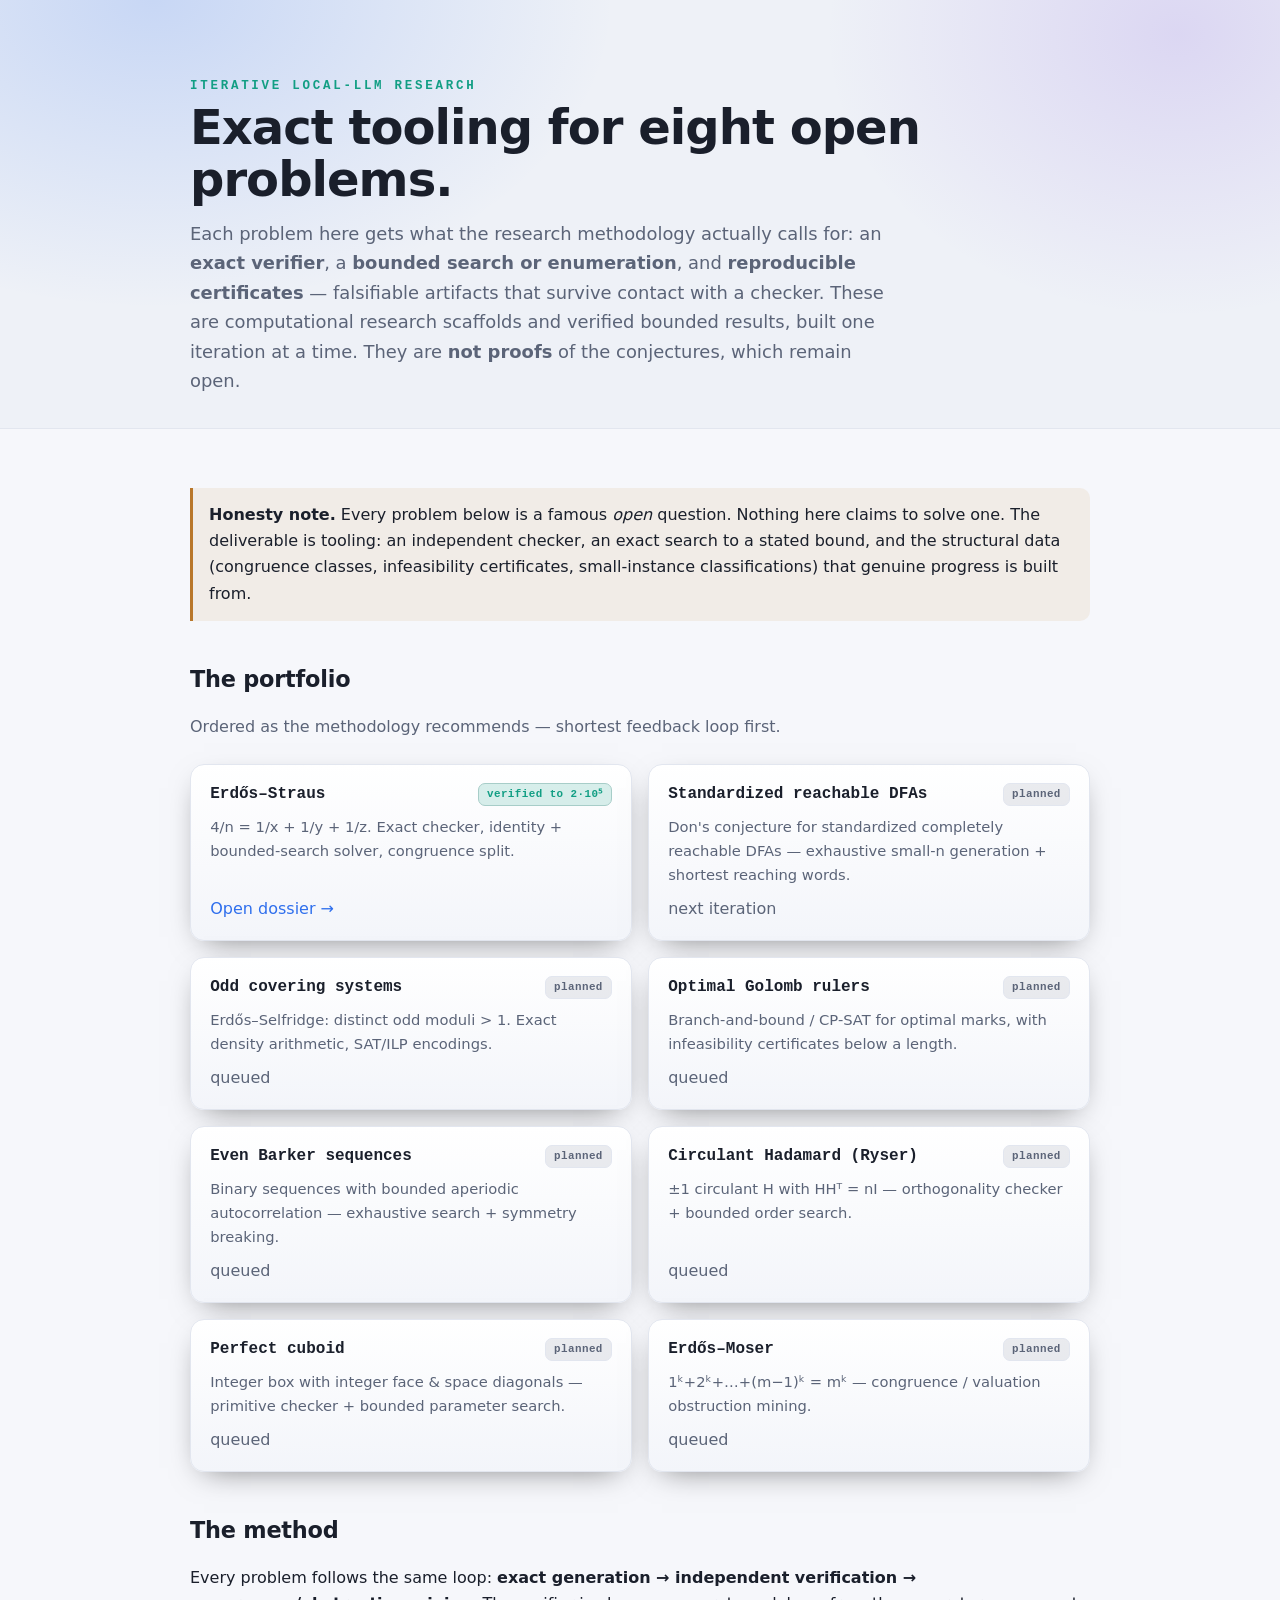
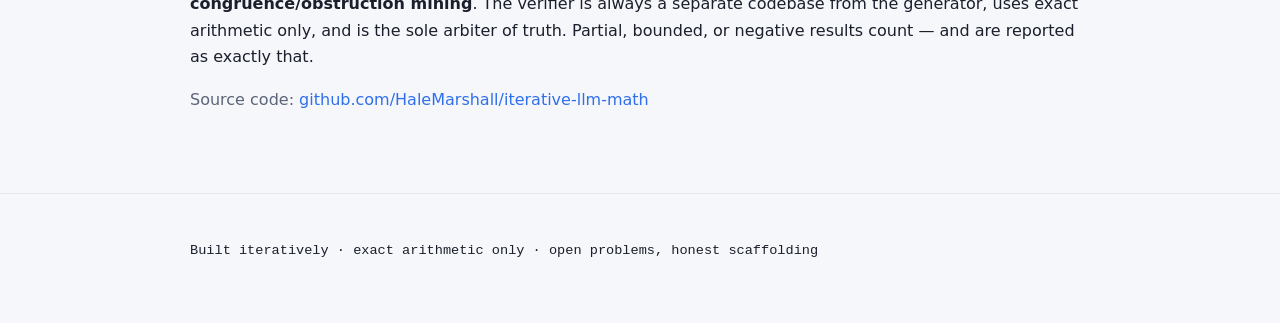
==== docs/index.html @ c528d890 "iterative-llm-math: scaffold + Erdős–Straus (problem 01) Public, iterative computational tooling for" ====
<!DOCTYPE html>
<html lang="en">
<head>
<meta charset="utf-8"/>
<meta name="viewport" content="width=device-width,initial-scale=1"/>
<title>Iterative LLM Math — exact tooling for open problems</title>
<meta name="description" content="Exact verifiers, bounded searches, and certificates for eight open mathematical problems, built iteratively. Not proofs — falsifiable computational artifacts."/>
<meta name="color-scheme" content="dark light"/>
<link rel="stylesheet" href="assets/styles.css"/>
<link rel="icon" href="data:image/svg+xml,<svg xmlns='http://www.w3.org/2000/svg' viewBox='0 0 16 16'><text y='13' font-size='13'>∑</text></svg>"/>
</head>
<body>
<a class="skip" href="#portfolio">Skip to problems</a>
<header class="site"><div class="wrap">
  <p class="eyebrow">Iterative Local-LLM Research</p>
  <h1>Exact tooling for eight open problems.</h1>
  <p class="lede">Each problem here gets what the research methodology actually calls for:
  an <strong>exact verifier</strong>, a <strong>bounded search or enumeration</strong>, and
  <strong>reproducible certificates</strong> — falsifiable artifacts that survive contact with a
  checker. These are computational research scaffolds and verified bounded results, built one
  iteration at a time. They are <strong>not proofs</strong> of the conjectures, which remain open.</p>
</div></header>

<main class="wrap">
  <div class="callout">
    <strong>Honesty note.</strong> Every problem below is a famous <em>open</em> question. Nothing
    here claims to solve one. The deliverable is tooling: an independent checker, an exact search to
    a stated bound, and the structural data (congruence classes, infeasibility certificates,
    small-instance classifications) that genuine progress is built from.
  </div>

  <h2 id="portfolio">The portfolio</h2>
  <p class="muted">Ordered as the methodology recommends — shortest feedback loop first.</p>
  <ul class="grid">
    <li class="card">
      <div class="row"><h3>Erdős–Straus</h3><span class="badge verified">verified to 2·10⁵</span></div>
      <p>4/n = 1/x + 1/y + 1/z. Exact checker, identity + bounded-search solver, congruence split.</p>
      <a href="erdos-straus.html">Open dossier →</a>
    </li>
    <li class="card">
      <div class="row"><h3>Standardized reachable DFAs</h3><span class="badge planned">planned</span></div>
      <p>Don's conjecture for standardized completely reachable DFAs — exhaustive small-n generation + shortest reaching words.</p>
      <span class="muted">next iteration</span>
    </li>
    <li class="card">
      <div class="row"><h3>Odd covering systems</h3><span class="badge planned">planned</span></div>
      <p>Erdős–Selfridge: distinct odd moduli &gt; 1. Exact density arithmetic, SAT/ILP encodings.</p>
      <span class="muted">queued</span>
    </li>
    <li class="card">
      <div class="row"><h3>Optimal Golomb rulers</h3><span class="badge planned">planned</span></div>
      <p>Branch-and-bound / CP-SAT for optimal marks, with infeasibility certificates below a length.</p>
      <span class="muted">queued</span>
    </li>
    <li class="card">
      <div class="row"><h3>Even Barker sequences</h3><span class="badge planned">planned</span></div>
      <p>Binary sequences with bounded aperiodic autocorrelation — exhaustive search + symmetry breaking.</p>
      <span class="muted">queued</span>
    </li>
    <li class="card">
      <div class="row"><h3>Circulant Hadamard (Ryser)</h3><span class="badge planned">planned</span></div>
      <p>±1 circulant H with HHᵀ = nI — orthogonality checker + bounded order search.</p>
      <span class="muted">queued</span>
    </li>
    <li class="card">
      <div class="row"><h3>Perfect cuboid</h3><span class="badge planned">planned</span></div>
      <p>Integer box with integer face & space diagonals — primitive checker + bounded parameter search.</p>
      <span class="muted">queued</span>
    </li>
    <li class="card">
      <div class="row"><h3>Erdős–Moser</h3><span class="badge planned">planned</span></div>
      <p>1ᵏ+2ᵏ+…+(m−1)ᵏ = mᵏ — congruence / valuation obstruction mining.</p>
      <span class="muted">queued</span>
    </li>
  </ul>

  <h2>The method</h2>
  <p>Every problem follows the same loop: <strong>exact generation → independent verification →
  congruence/obstruction mining</strong>. The verifier is always a separate codebase from the
  generator, uses exact arithmetic only, and is the sole arbiter of truth. Partial, bounded, or
  negative results count — and are reported as exactly that.</p>
  <p class="muted">Source code: <a href="https://github.com/HaleMarshall/iterative-llm-math">github.com/HaleMarshall/iterative-llm-math</a></p>
</main>

<footer class="site"><div class="wrap">
  <p>Built iteratively · exact arithmetic only · open problems, honest scaffolding</p>
</div></footer>
</body>
</html>
---- docs/assets/styles.css ----
/* Shared design system for the iterative-LLM-math site. Dependency-free,
   accessible, OS light/dark, reduced-motion aware. One token set drives it all. */
:root {
  --bg:#0c0e14; --bg-soft:#12151f; --surface:#161a26; --surface-2:#1c2130;
  --border:#272d3f; --text:#e7ebf3; --dim:#9aa3b8;
  --accent:#6ea8fe; --accent-2:#b58cff; --ok:#54e6c4; --warn:#f5b971;
  --mono:ui-monospace,"SF Mono","JetBrains Mono",Menlo,Consolas,monospace;
  --sans:system-ui,-apple-system,"Segoe UI",Roboto,Helvetica,Arial,sans-serif;
  --maxw:900px; --radius:14px;
}
@media (prefers-color-scheme:light){
  :root{--bg:#f6f7fb;--bg-soft:#eef1f7;--surface:#fff;--surface-2:#f3f5fa;
    --border:#e2e6ef;--text:#1a1f2b;--dim:#5b6478;--accent:#2f6fed;--accent-2:#7a4ddb;
    --ok:#129e84;--warn:#b9772a;}
}
*{box-sizing:border-box}
@media (prefers-reduced-motion:reduce){*{animation:none!important;transition:none!important}}
body{margin:0;background:var(--bg);color:var(--text);font-family:var(--sans);line-height:1.65;-webkit-font-smoothing:antialiased}
.wrap{width:min(100% - 2.5rem,var(--maxw));margin-inline:auto}
a{color:var(--accent);text-decoration:none}
a:hover{text-decoration:underline}
:focus-visible{outline:2px solid var(--accent);outline-offset:2px;border-radius:6px}
.skip{position:absolute;left:-9999px}.skip:focus{left:0;background:var(--accent);color:#fff;padding:.5rem 1rem}

header.site{padding:clamp(2.5rem,8vw,5rem) 0 2rem;border-bottom:1px solid var(--border);
  background:radial-gradient(60% 120% at 12% 0%,color-mix(in oklab,var(--accent) 20%,transparent),transparent 60%),
             radial-gradient(50% 120% at 92% 8%,color-mix(in oklab,var(--accent-2) 16%,transparent),transparent 55%),var(--bg-soft)}
.eyebrow{margin:0 0 .6rem;font:600 .78rem/1 var(--mono);letter-spacing:.22em;text-transform:uppercase;color:var(--ok)}
h1{margin:0 0 .8rem;font-size:clamp(1.9rem,5vw,3rem);line-height:1.08;letter-spacing:-.02em;font-weight:800}
.lede{margin:0;max-width:62ch;color:var(--dim);font-size:clamp(1rem,1.6vw,1.12rem)}
main{padding:2.5rem 0 4rem}
h2{margin:2.5rem 0 1rem;font-size:1.4rem;letter-spacing:-.01em}
h3{margin:1.8rem 0 .6rem;font:700 1.05rem/1.3 var(--mono)}
p,li{color:var(--text)}
.muted{color:var(--dim)}
code{font-family:var(--mono);font-size:.88em;background:color-mix(in oklab,var(--accent) 12%,transparent);padding:.08em .38em;border-radius:5px}
pre{background:var(--surface-2);border:1px solid var(--border);border-radius:10px;padding:1rem;overflow:auto;font-family:var(--mono);font-size:.85rem}
.callout{border-left:3px solid var(--warn);background:color-mix(in oklab,var(--warn) 9%,transparent);
  padding:.85rem 1rem;border-radius:0 10px 10px 0;margin:1.2rem 0;color:var(--text)}

.grid{list-style:none;margin:1.5rem 0;padding:0;display:grid;gap:1rem;
  grid-template-columns:repeat(auto-fill,minmax(min(100%,380px),1fr))}
.card{display:flex;flex-direction:column;gap:.55rem;background:linear-gradient(180deg,var(--surface),var(--surface-2));
  border:1px solid var(--border);border-radius:var(--radius);padding:1.1rem 1.2rem;
  box-shadow:0 10px 30px -14px rgba(0,0,0,.55);transition:transform .18s ease,border-color .18s ease}
.card:hover{transform:translateY(-3px);border-color:color-mix(in oklab,var(--accent) 45%,var(--border))}
.card h3{margin:0;font-size:1rem}
.card p{margin:0;color:var(--dim);font-size:.92rem;flex:1}
.row{display:flex;align-items:center;justify-content:space-between;gap:.6rem}
.badge{flex:none;font:600 .68rem/1 var(--mono);letter-spacing:.04em;padding:.32rem .5rem;border-radius:7px;white-space:nowrap}
.badge.verified{color:var(--ok);background:color-mix(in oklab,var(--ok) 16%,transparent);border:1px solid color-mix(in oklab,var(--ok) 35%,var(--border))}
.badge.planned{color:var(--dim);background:color-mix(in oklab,var(--dim) 12%,transparent);border:1px solid var(--border)}
.stat-row{display:flex;flex-wrap:wrap;gap:.6rem;margin:1rem 0}
.stat{background:var(--surface);border:1px solid var(--border);border-radius:10px;padding:.7rem .9rem;min-width:140px}
.stat .n{font:700 1.3rem/1 var(--mono);color:var(--accent)}
.stat .l{font-size:.78rem;color:var(--dim);margin-top:.25rem}
footer.site{border-top:1px solid var(--border);padding:2rem 0 3rem;color:var(--dim);font:.85rem/1.6 var(--mono)}
table{border-collapse:collapse;width:100%;margin:1rem 0;font-size:.92rem}
th,td{text-align:left;padding:.5rem .7rem;border-bottom:1px solid var(--border)}
th{color:var(--dim);font-weight:600}
.back{display:inline-block;margin:1.5rem 0 0;font-family:var(--mono);font-size:.85rem}
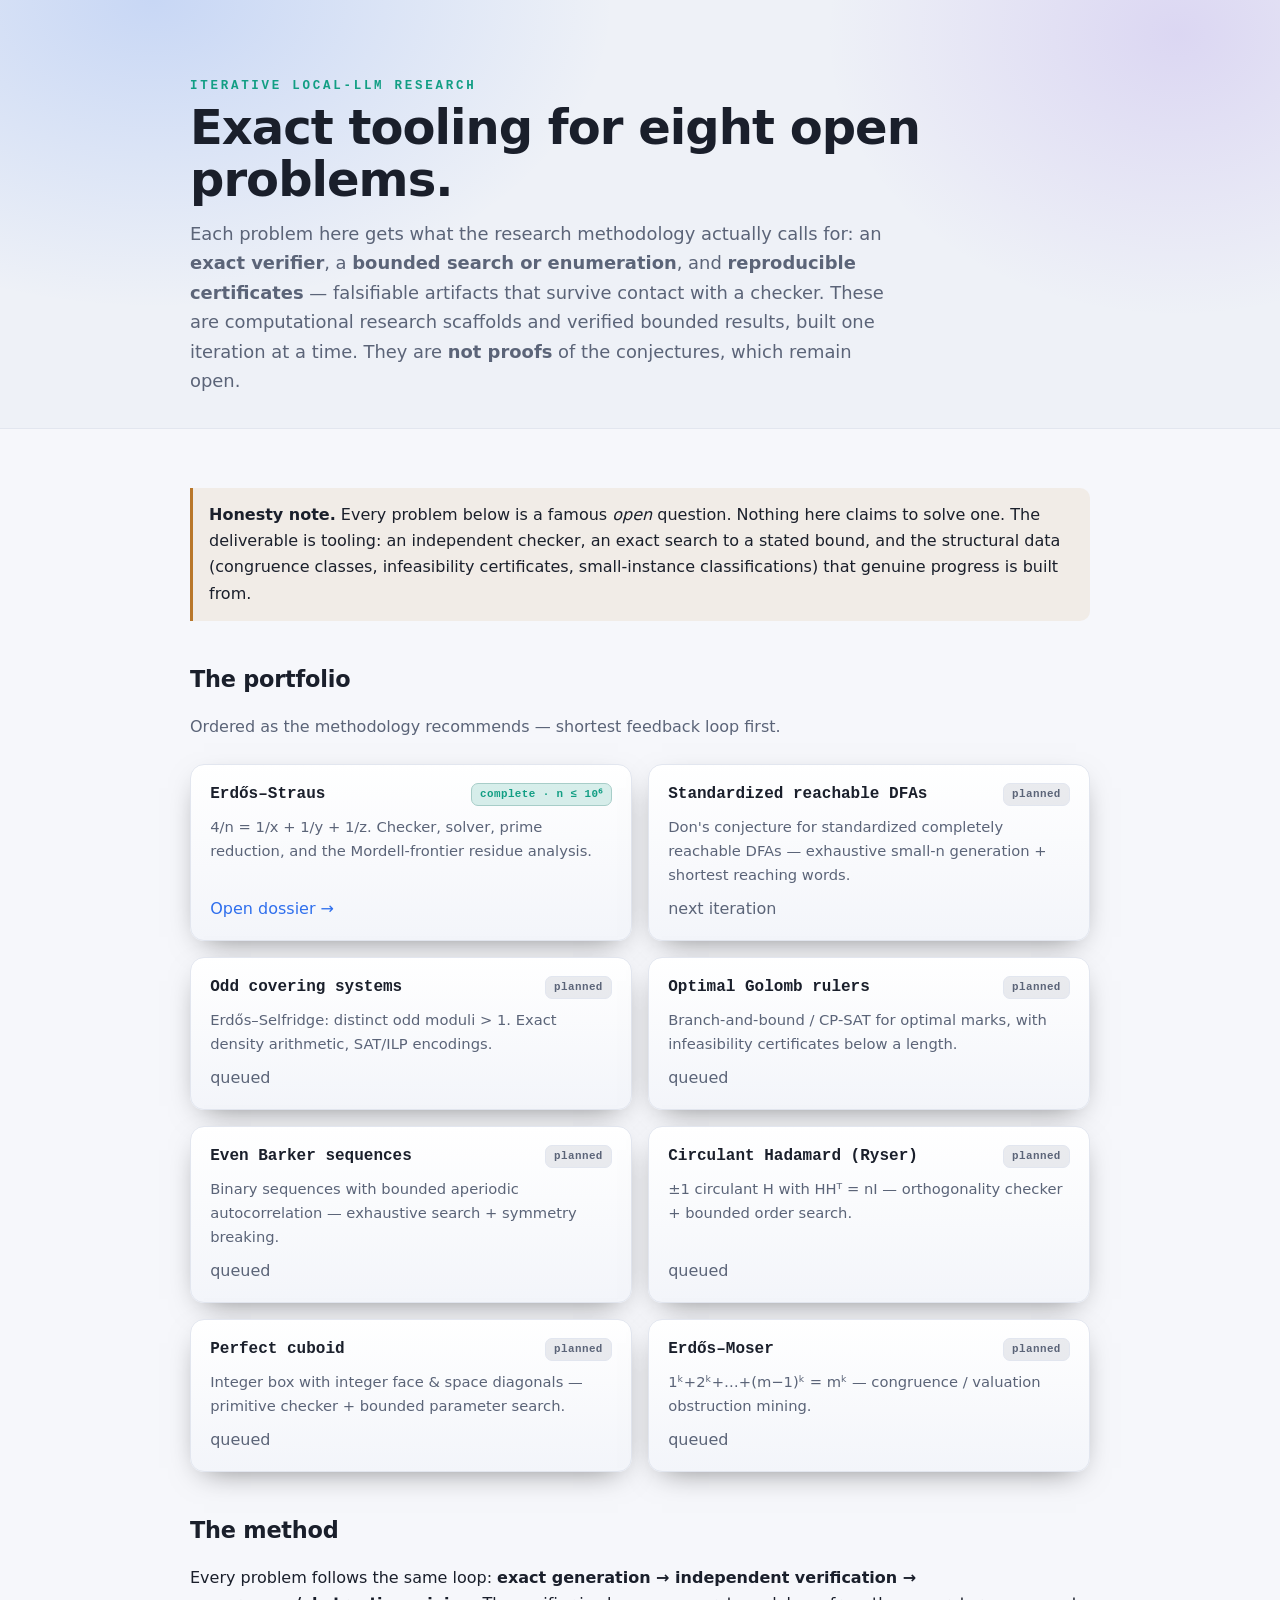
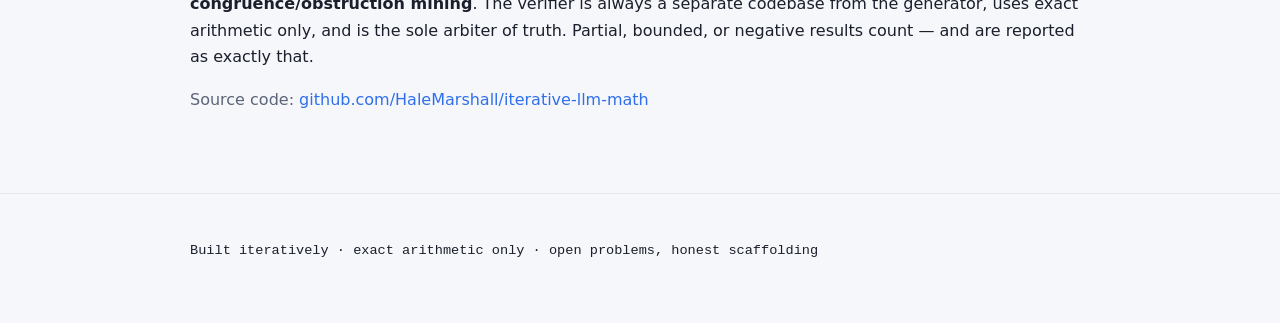
==== commit c3d33798: "Erdős–Straus: complete the computational treatment (prime reduction + Mordell frontier) Deepened pro" ====
--- a/docs/index.html
+++ b/docs/index.html
@@ -33,8 +33,8 @@
   <p class="muted">Ordered as the methodology recommends — shortest feedback loop first.</p>
   <ul class="grid">
     <li class="card">
-      <div class="row"><h3>Erdős–Straus</h3><span class="badge verified">verified to 2·10⁵</span></div>
-      <p>4/n = 1/x + 1/y + 1/z. Exact checker, identity + bounded-search solver, congruence split.</p>
+      <div class="row"><h3>Erdős–Straus</h3><span class="badge verified">complete · n ≤ 10⁶</span></div>
+      <p>4/n = 1/x + 1/y + 1/z. Checker, solver, prime reduction, and the Mordell-frontier residue analysis.</p>
       <a href="erdos-straus.html">Open dossier →</a>
     </li>
     <li class="card">
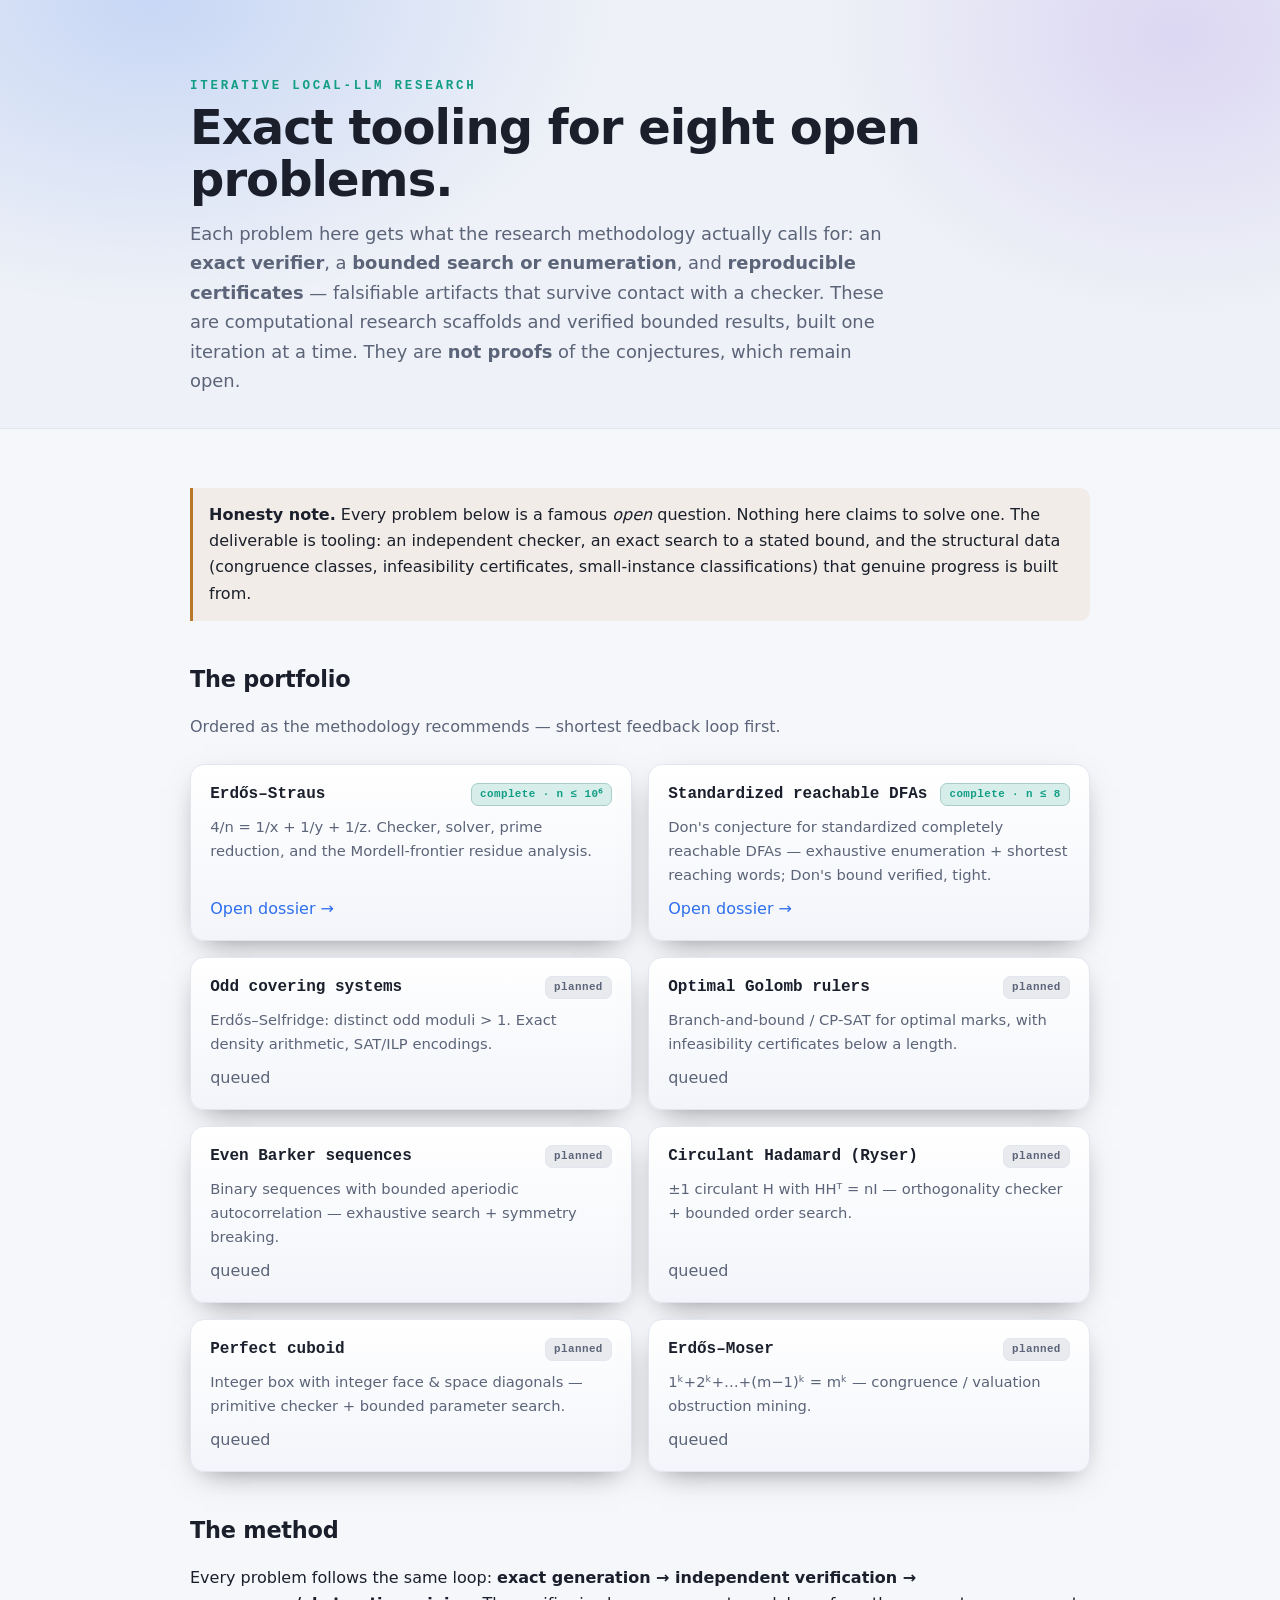
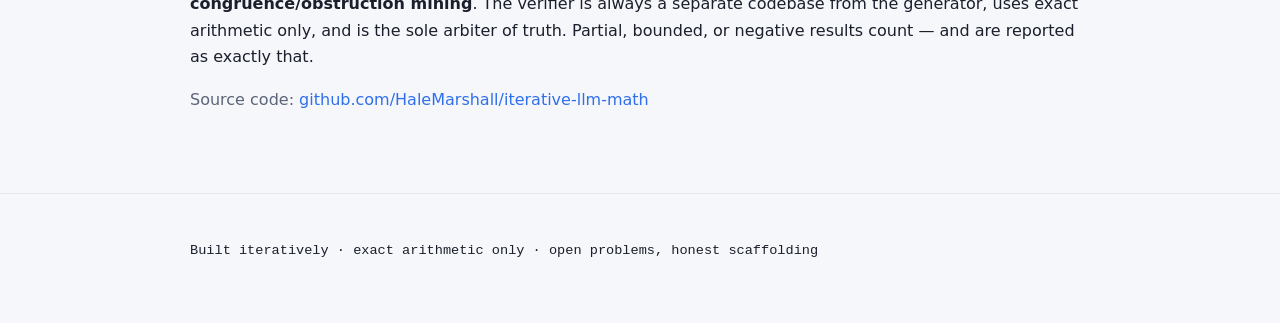
==== commit 59d8a0d4: "Problem 02: Don's conjecture for standardized completely reachable DFAs Exact tooling (image-action " ====
--- a/docs/index.html
+++ b/docs/index.html
@@ -38,9 +38,9 @@
       <a href="erdos-straus.html">Open dossier →</a>
     </li>
     <li class="card">
-      <div class="row"><h3>Standardized reachable DFAs</h3><span class="badge planned">planned</span></div>
-      <p>Don's conjecture for standardized completely reachable DFAs — exhaustive small-n generation + shortest reaching words.</p>
-      <span class="muted">next iteration</span>
+      <div class="row"><h3>Standardized reachable DFAs</h3><span class="badge verified">complete · n ≤ 8</span></div>
+      <p>Don's conjecture for standardized completely reachable DFAs — exhaustive enumeration + shortest reaching words; Don's bound verified, tight.</p>
+      <a href="don-dfa.html">Open dossier →</a>
     </li>
     <li class="card">
       <div class="row"><h3>Odd covering systems</h3><span class="badge planned">planned</span></div>
